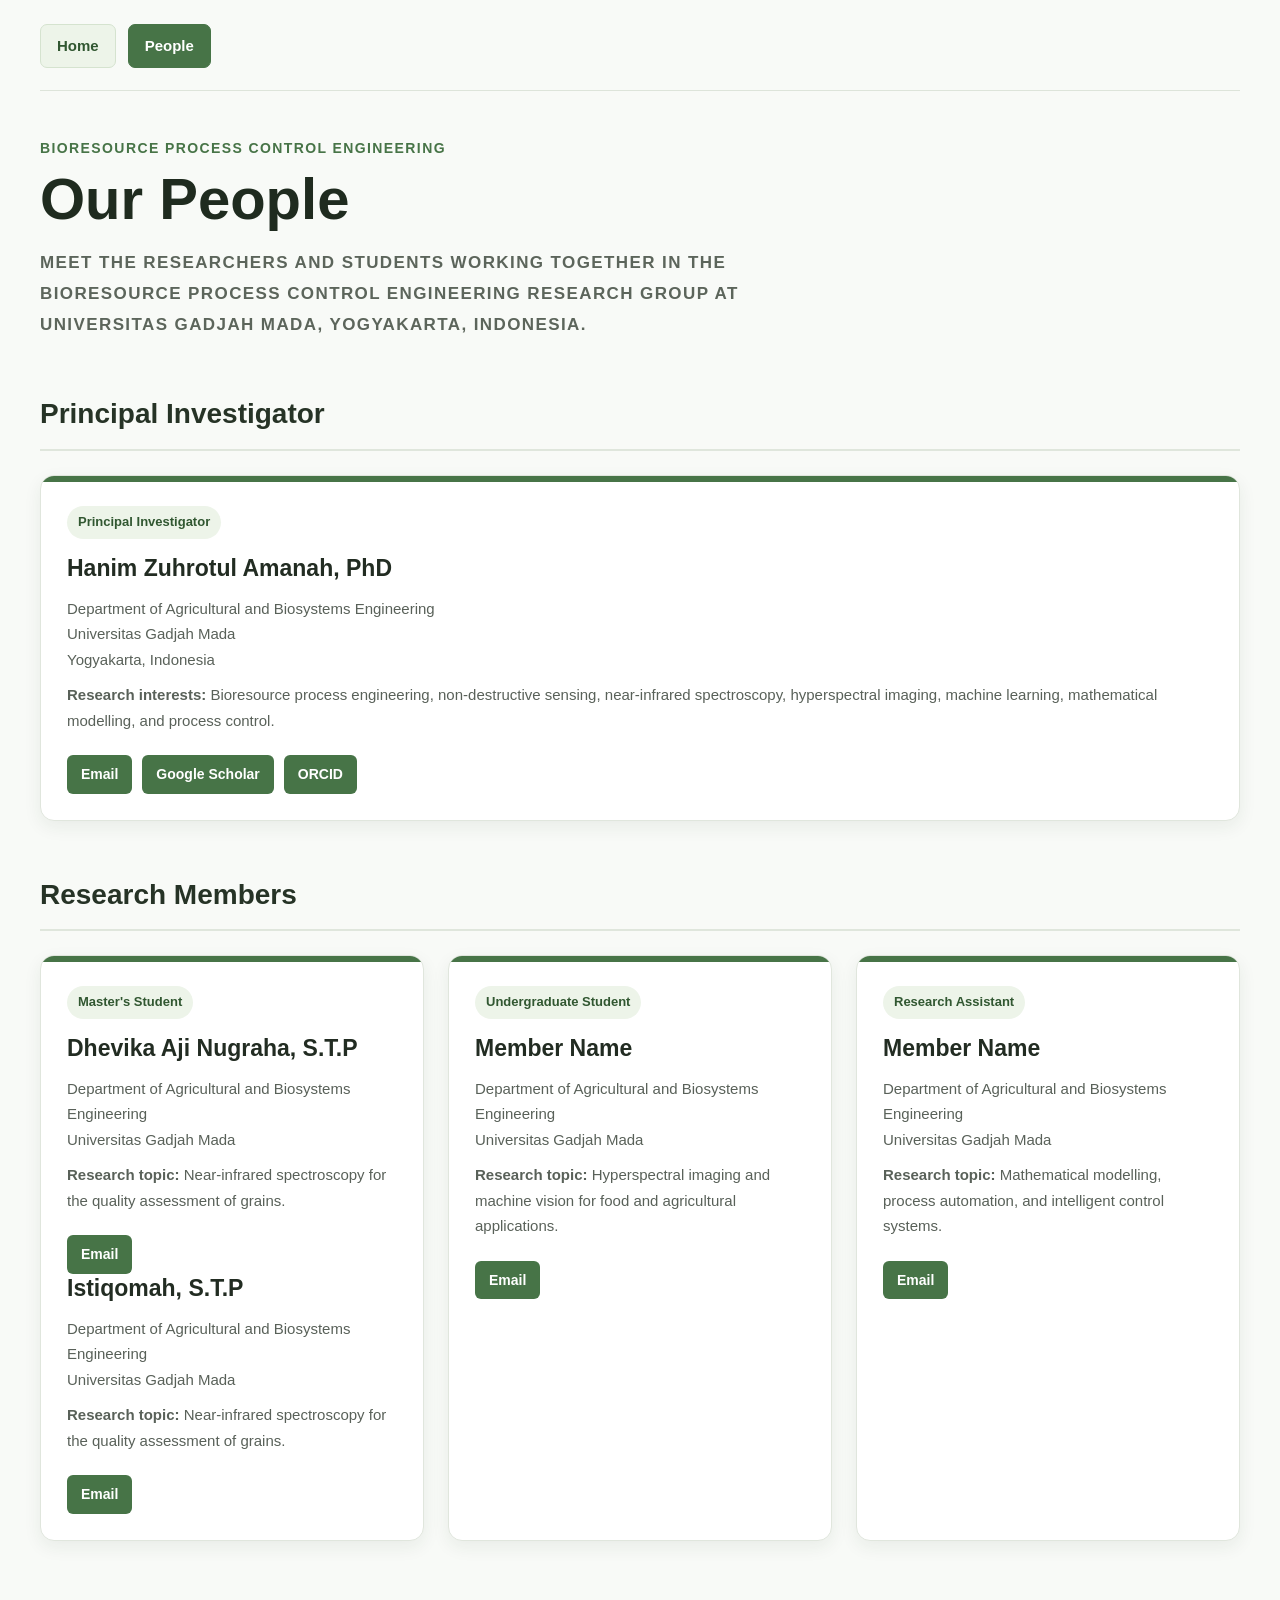
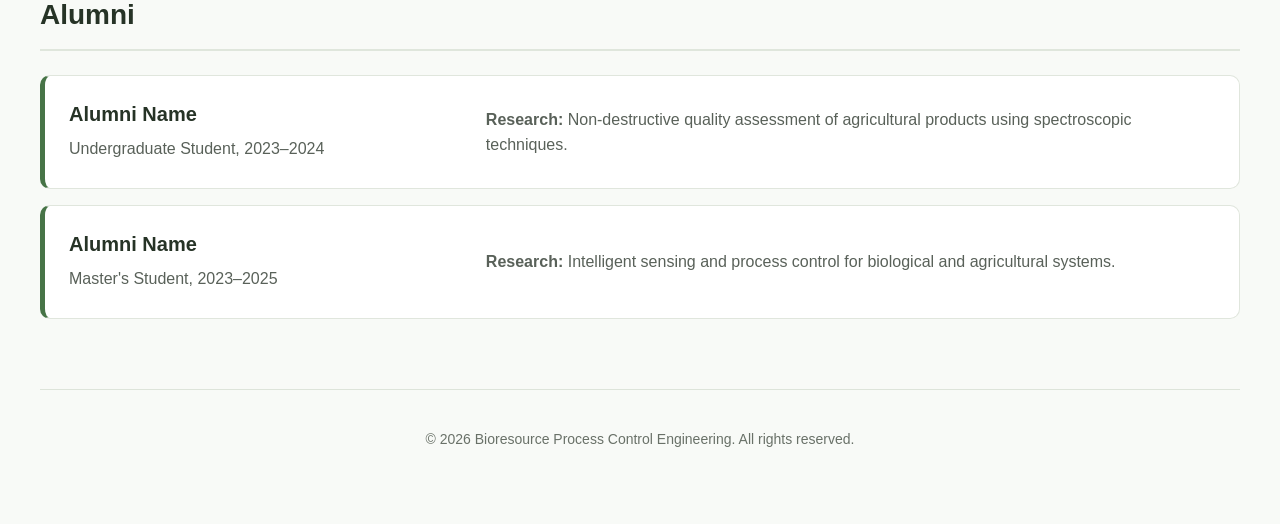
==== my_people.html @ 729e4ee3 "Rename my_people to my_people.html" ====
<!DOCTYPE html>
<html lang="en">

<head>
    <meta charset="UTF-8">

    <meta
        name="viewport"
        content="width=device-width, initial-scale=1.0"
    >

    <meta
        name="description"
        content="People of the Bioresource Process Control Engineering Research Group"
    >

    <title>People | Bioresource Process Control Engineering</title>

    <style>
        * {
            box-sizing: border-box;
        }

        html {
            scroll-behavior: smooth;
        }

        body {
            margin: 0;
            color: #252525;
            background: #f8faf7;
            font-family: Arial, Helvetica, sans-serif;
            line-height: 1.6;
        }

        .wrap {
            width: min(1200px, calc(100% - 40px));
            margin: 0 auto;
            padding: 24px 0 60px;
        }

        /* Navigation */

        .nav {
            display: flex;
            align-items: center;
            gap: 12px;
            flex-wrap: wrap;
        }

        .nav a {
            display: inline-block;
            padding: 9px 16px;
            color: #315731;
            background: #edf4e9;
            border: 1px solid #d5e3cf;
            border-radius: 7px;
            font-size: 15px;
            font-weight: 600;
            text-decoration: none;
            transition:
                background 0.2s ease,
                color 0.2s ease,
                border-color 0.2s ease;
        }

        .nav a:hover,
        .nav a:focus {
            color: #ffffff;
            background: #477447;
            border-color: #477447;
        }

        .nav a.active {
            color: #ffffff;
            background: #477447;
            border-color: #477447;
        }

        .rule {
            margin: 22px 0 46px;
            border: 0;
            border-top: 1px solid #dde4da;
        }

        /* Page heading */

        .page-header {
            max-width: 800px;
            margin-bottom: 48px;
        }

        .page-header p {
            margin: 0 0 8px;
            color: #477447;
            font-size: 14px;
            font-weight: 700;
            letter-spacing: 1.4px;
            text-transform: uppercase;
        }

        .page-header h1 {
            margin: 0 0 16px;
            color: #1f2b1f;
            font-size: clamp(36px, 6vw, 58px);
            line-height: 1.12;
        }

        .page-header .intro {
            margin: 0;
            color: #5c655b;
            font-size: 17px;
            line-height: 1.8;
        }

        /* People sections */

        .people-section {
            margin-top: 52px;
        }

        .people-section h2 {
            margin: 0 0 24px;
            padding-bottom: 12px;
            color: #263326;
            border-bottom: 2px solid #dfe6dc;
            font-size: 28px;
        }

        .people-grid {
            display: grid;
            grid-template-columns:
                repeat(auto-fit, minmax(280px, 1fr));
            gap: 24px;
        }

        .person-card {
            position: relative;
            overflow: hidden;
            min-height: 250px;
            background: #ffffff;
            border: 1px solid #e0e6dd;
            border-radius: 14px;
            box-shadow: 0 6px 18px rgba(35, 54, 35, 0.07);
            transition:
                transform 0.25s ease,
                box-shadow 0.25s ease;
        }

        .person-card::before {
            position: absolute;
            top: 0;
            left: 0;
            width: 100%;
            height: 6px;
            background: #477447;
            content: "";
        }

        .person-card:hover {
            transform: translateY(-4px);
            box-shadow: 0 12px 28px rgba(35, 54, 35, 0.12);
        }

        .person-info {
            padding: 30px 26px 26px;
        }

        .person-category {
            display: inline-block;
            margin: 0 0 15px;
            padding: 6px 11px;
            color: #315731;
            background: #edf4e9;
            border-radius: 20px;
            font-size: 13px;
            font-weight: 700;
        }

        .person-info h3 {
            margin: 0 0 12px;
            color: #222c22;
            font-size: 23px;
            line-height: 1.3;
        }

        .person-affiliation,
        .person-interest {
            margin: 10px 0;
            color: #596159;
            font-size: 15px;
            line-height: 1.7;
        }

        .person-links {
            display: flex;
            flex-wrap: wrap;
            gap: 10px;
            margin-top: 22px;
        }

        .person-links a {
            display: inline-block;
            padding: 8px 14px;
            color: #ffffff;
            background: #477447;
            border-radius: 6px;
            font-size: 14px;
            font-weight: 600;
            text-decoration: none;
            transition: background 0.2s ease;
        }

        .person-links a:hover,
        .person-links a:focus {
            background: #315731;
        }

        /* Alumni */

        .alumni-list {
            display: grid;
            gap: 16px;
        }

        .alumni-item {
            display: grid;
            grid-template-columns: minmax(220px, 0.8fr) 1.5fr;
            gap: 28px;
            align-items: center;
            padding: 22px 24px;
            background: #ffffff;
            border: 1px solid #e0e6dd;
            border-left: 5px solid #477447;
            border-radius: 10px;
        }

        .alumni-item h3 {
            margin: 0 0 6px;
            color: #263326;
            font-size: 20px;
        }

        .alumni-item p {
            margin: 4px 0;
            color: #596159;
        }

        /* Footer */

        .footer {
            margin-top: 70px;
            padding-top: 24px;
            color: #697168;
            border-top: 1px solid #dde4da;
            font-size: 14px;
            text-align: center;
        }

        /* Responsive design */

        @media (max-width: 700px) {
            .wrap {
                width: min(100% - 28px, 1200px);
                padding-top: 18px;
            }

            .nav {
                gap: 8px;
            }

            .nav a {
                padding: 8px 13px;
            }

            .rule {
                margin-bottom: 36px;
            }

            .page-header {
                margin-bottom: 38px;
            }

            .page-header .intro {
                font-size: 16px;
            }

            .people-section {
                margin-top: 42px;
            }

            .people-section h2 {
                font-size: 25px;
            }

            .alumni-item {
                grid-template-columns: 1fr;
                gap: 10px;
            }
        }
    </style>
</head>

<body>

    <main class="wrap">

        <nav class="nav" aria-label="Primary navigation">
            <a href="index.html">Home</a>

            <a
                href="my_cv.html"
                class="active"
                aria-current="page"
            >
                People
            </a>
        </nav>

        <hr class="rule">

        <header class="page-header">
            <p>Bioresource Process Control Engineering</p>

            <h1>Our People</h1>

            <p class="intro">
                Meet the researchers and students working together in the
                Bioresource Process Control Engineering Research Group at
                Universitas Gadjah Mada, Yogyakarta, Indonesia.
            </p>
        </header>

        <section class="people-section">
            <h2>Principal Investigator</h2>

            <div class="people-grid">

                <article class="person-card">
                    <div class="person-info">

                        <p class="person-category">
                            Principal Investigator
                        </p>

                        <h3>Hanim Zuhrotul Amanah, PhD</h3>

                        <p class="person-affiliation">
                            Department of Agricultural and Biosystems Engineering
                            <br>
                            Universitas Gadjah Mada
                            <br>
                            Yogyakarta, Indonesia
                        </p>

                        <p class="person-interest">
                            <strong>Research interests:</strong>
                            Bioresource process engineering, non-destructive
                            sensing, near-infrared spectroscopy, hyperspectral
                            imaging, machine learning, mathematical modelling,
                            and process control.
                        </p>

                        <div class="person-links">
                            <a href="mailto:hanim_za@ugm.ac.id">
                                Email
                            </a>

                            <a
                                href="https://scholar.google.com/citations?user=6G2X51gAAAAJ&hl=id"
                                target="_blank"
                                rel="noopener noreferrer"
                            >
                                Google Scholar
                            </a>

                            <a
                                href="https://orcid.org/0000-0003-2957-9039"
                                target="_blank"
                                rel="noopener noreferrer"
                            >
                                ORCID
                            </a>
                        </div>

                    </div>
                </article>

            </div>
        </section>

        <section class="people-section">
            <h2>Research Members</h2>

            <div class="people-grid">

                <article class="person-card">
                    <div class="person-info">

                        <p class="person-category">
                            Master's Student
                        </p>

                        <h3>Dhevika Aji Nugraha, S.T.P</h3>

                        <p class="person-affiliation">
                            Department of Agricultural and Biosystems Engineering
                            <br>
                            Universitas Gadjah Mada
                        </p>

                        <p class="person-interest">
                            <strong>Research topic:</strong>
                            Near-infrared spectroscopy for the quality
                            assessment of grains.
                        </p>

                        <div class="person-links">
                            <a href="mailto:dhevika.aji2002@mail.ugm.ac.id">
                                Email
                            </a>
                        </div>
                          <h3>Istiqomah, S.T.P</h3>

                        <p class="person-affiliation">
                            Department of Agricultural and Biosystems Engineering
                            <br>
                            Universitas Gadjah Mada
                        </p>

                        <p class="person-interest">
                            <strong>Research topic:</strong>
                            Near-infrared spectroscopy for the quality
                            assessment of grains.
                        </p>

                        <div class="person-links">
                            <a href="mailto:istiqomah2003@mail.ugm.ac.id">
                                Email
                            </a>
                        </div>

                    </div>
                </article>

                <article class="person-card">
                    <div class="person-info">

                        <p class="person-category">
                            Undergraduate Student
                        </p>

                        <h3>Member Name</h3>

                        <p class="person-affiliation">
                            Department of Agricultural and Biosystems Engineering
                            <br>
                            Universitas Gadjah Mada
                        </p>

                        <p class="person-interest">
                            <strong>Research topic:</strong>
                            Hyperspectral imaging and machine vision for food
                            and agricultural applications.
                        </p>

                        <div class="person-links">
                            <a href="mailto:member2@ugm.ac.id">
                                Email
                            </a>
                        </div>

                    </div>
                </article>

                <article class="person-card">
                    <div class="person-info">

                        <p class="person-category">
                            Research Assistant
                        </p>

                        <h3>Member Name</h3>

                        <p class="person-affiliation">
                            Department of Agricultural and Biosystems Engineering
                            <br>
                            Universitas Gadjah Mada
                        </p>

                        <p class="person-interest">
                            <strong>Research topic:</strong>
                            Mathematical modelling, process automation, and
                            intelligent control systems.
                        </p>

                        <div class="person-links">
                            <a href="mailto:member3@ugm.ac.id">
                                Email
                            </a>
                        </div>

                    </div>
                </article>

            </div>
        </section>

        <section class="people-section">
            <h2>Alumni</h2>

            <div class="alumni-list">

                <article class="alumni-item">
                    <div>
                        <h3>Alumni Name</h3>

                        <p>
                            Undergraduate Student, 2023–2024
                        </p>
                    </div>

                    <p>
                        <strong>Research:</strong>
                        Non-destructive quality assessment of agricultural
                        products using spectroscopic techniques.
                    </p>
                </article>

                <article class="alumni-item">
                    <div>
                        <h3>Alumni Name</h3>

                        <p>
                            Master's Student, 2023–2025
                        </p>
                    </div>

                    <p>
                        <strong>Research:</strong>
                        Intelligent sensing and process control for biological
                        and agricultural systems.
                    </p>
                </article>

            </div>
        </section>

        <footer class="footer">
            <p>
                &copy; 2026 Bioresource Process Control Engineering.
                All rights reserved.
            </p>
        </footer>

    </main>

</body>

</html>
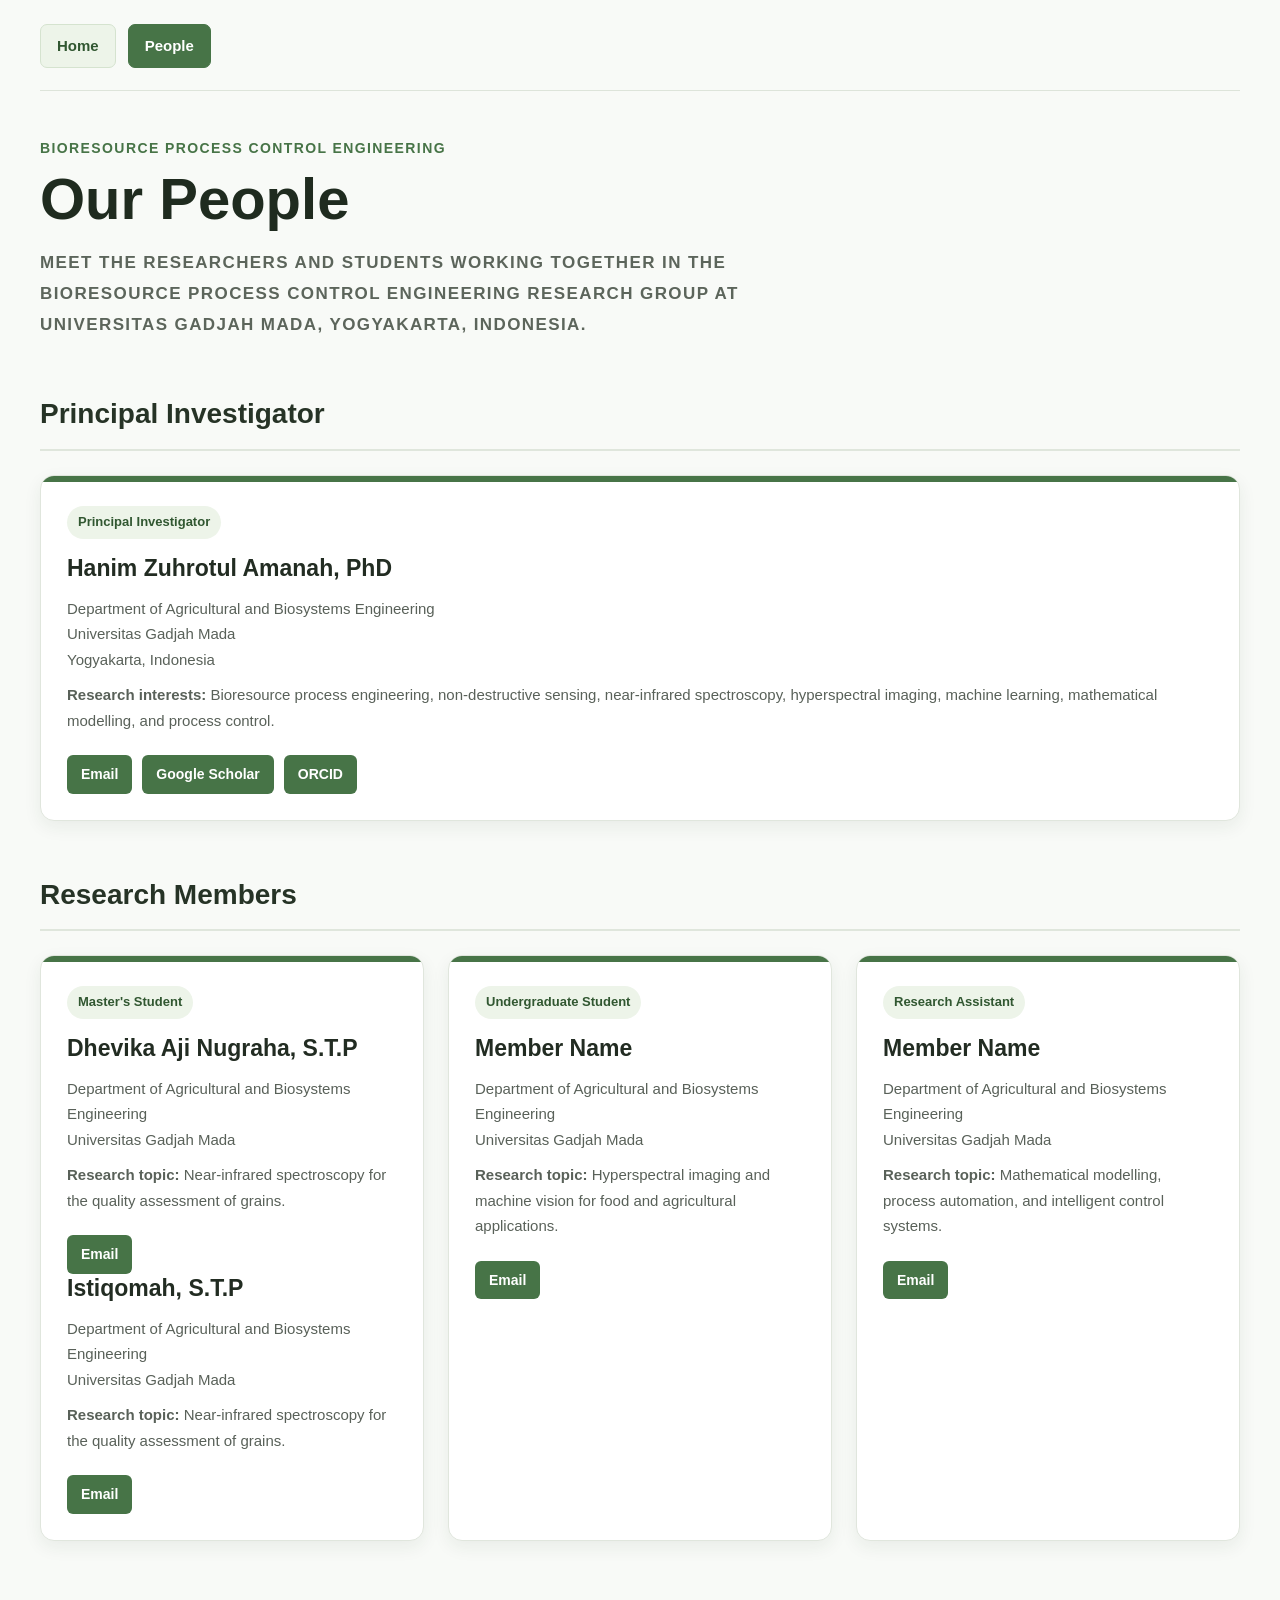
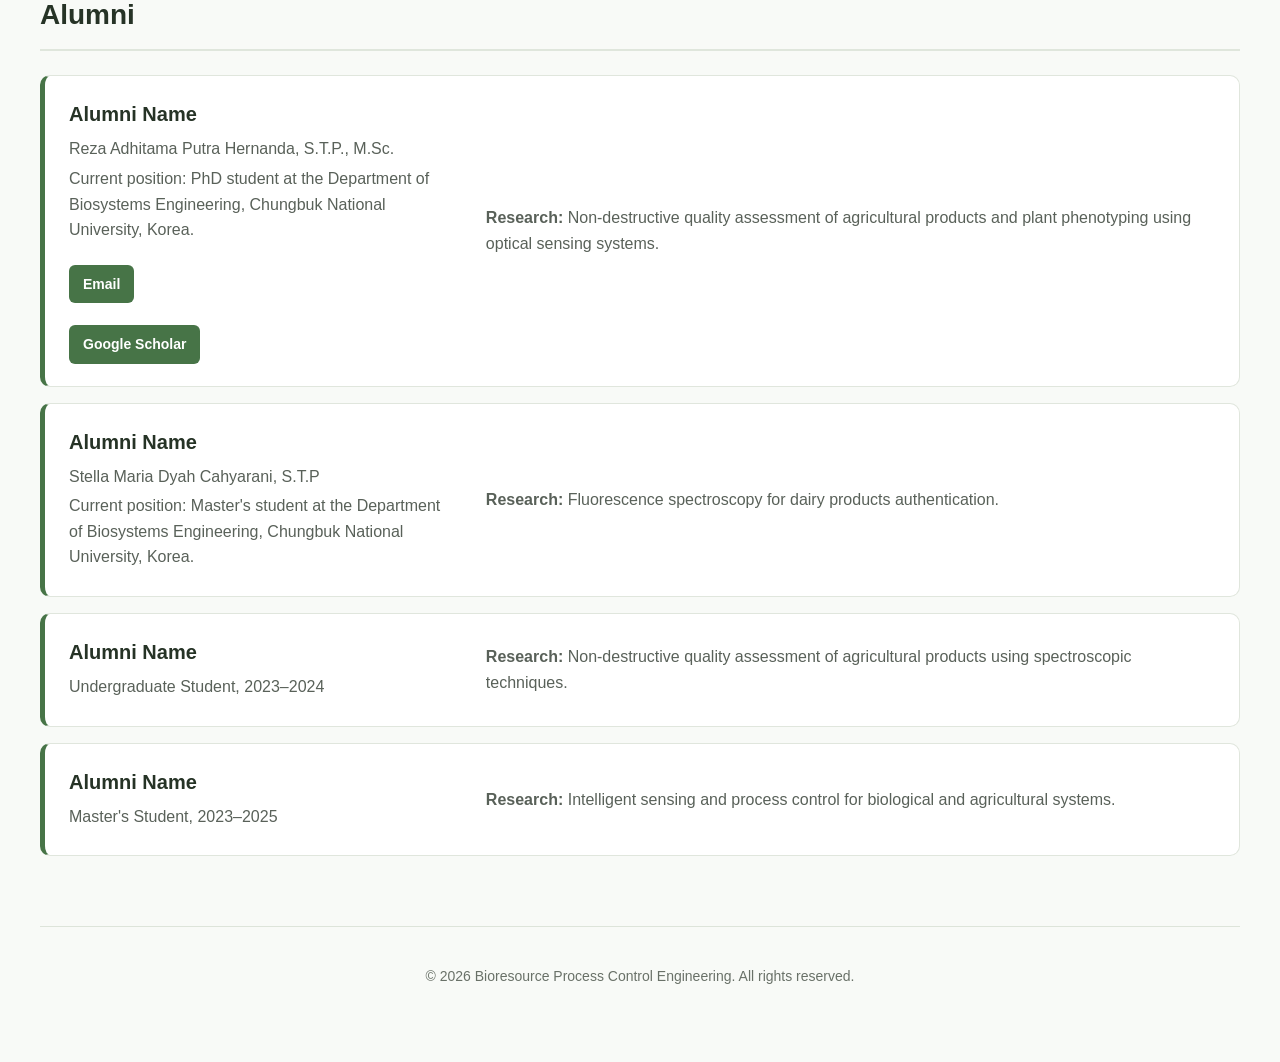
==== commit 3f477948: "Update my_people.html" ====
--- a/my_people.html
+++ b/my_people.html
@@ -516,6 +516,52 @@
                         <h3>Alumni Name</h3>
 
                         <p>
+                            Reza Adhitama Putra Hernanda, S.T.P., M.Sc.
+                        </p>
+                        <p>
+                            Current position: PhD student at the Department of Biosystems Engineering, Chungbuk National University, Korea.
+                        </p>                        
+                        <div class="person-links">
+                            <a href="mailto:reza.a.p@chungbuk.ac.kr">
+                                Email
+                            </a>
+                        </div>
+                        <div class="person-links">
+                            <a href="https://scholar.google.com/citations?user=51eeIg0AAAAJ&hl=en" target="_blank" rel="noopner">
+                                Google Scholar
+                            </a>
+                        </div>
+                    </div>
+
+                    <p>
+                        <strong>Research:</strong>
+                        Non-destructive quality assessment of agricultural
+                        products and plant phenotyping using optical sensing systems.
+                    </p>
+                </article>                
+                
+                <article class="alumni-item">
+                    <div>
+                        <h3>Alumni Name</h3>
+
+                        <p>
+                            Stella Maria Dyah Cahyarani, S.T.P
+                        </p>
+                        <p>
+                            Current position: Master's student at the Department of Biosystems Engineering, Chungbuk National University, Korea.
+                        </p>
+                    </div>
+
+                    <p>
+                        <strong>Research:</strong>
+                        Fluorescence spectroscopy for dairy products authentication.
+                    </p>
+                </article>
+                <article class="alumni-item">
+                    <div>
+                        <h3>Alumni Name</h3>
+
+                        <p>
                             Undergraduate Student, 2023–2024
                         </p>
                     </div>
